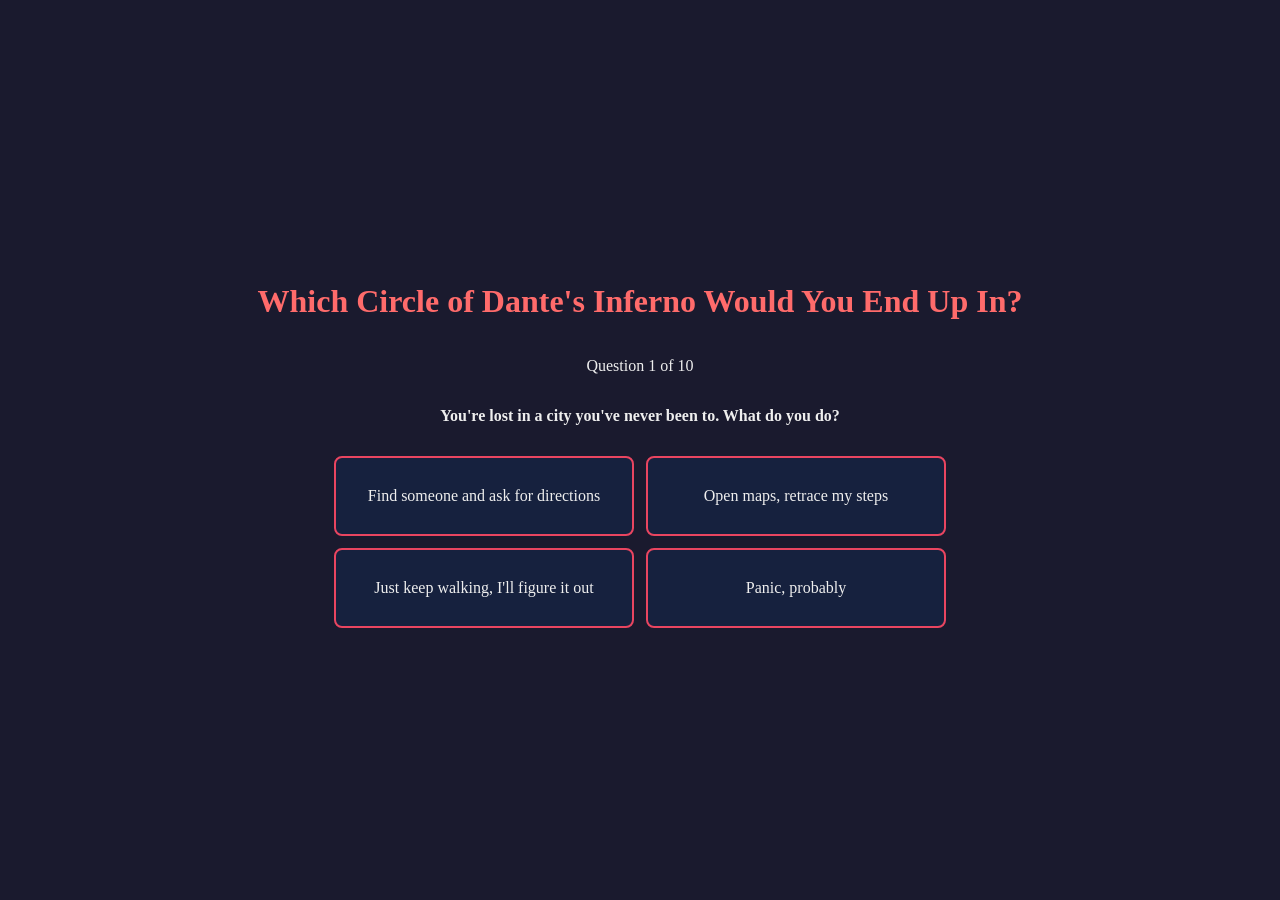
==== index.html @ 843e8f74 "move index.html" ====
<!DOCTYPE html>
<html>
<head>
    <title>Which Circle of Dante's Inferno Are You?</title>
    <link rel="stylesheet" href="quiz.css">
</head>
<body>
    <h1>Which Circle of Dante's Inferno Would You End Up In?</h1>
    <p>Question <span id="current">1</span> of 10</p>
    
    <div id="quiz"></div>
    <div id="result"></div>
    <script src="quiz.js"></script>
</body>
</html>
---- quiz.css ----
html, body {
    height: 100%;
    margin: 0;
}

body {
    display: flex;
    flex-direction: column;
    justify-content: center;
    align-items: center;
    text-align: center;
    font-family: Georgia, serif;
    background-color: #1a1a2e;
    color: #eee;
}

h1 {
    color: #ff6b6b;
}

.answers {
    margin-top: 20px;
    border-spacing: 10px;
}

.answers td {
    width: 300px;
    height: 80px;
    vertical-align: top;
}

.answers button {
    width: 100%;
    height: 100%;
    padding: 12px 16px;
    font-size: 16px;
    font-family: Georgia, serif;
    background-color: #16213e;
    color: #eee;
    border: 2px solid #e94560;
    border-radius: 8px;
    cursor: pointer;
    transition: background-color 0.2s, transform 0.1s;
}

.answers button:hover {
    background-color: #e94560;
    transform: scale(1.02);
}

#result button {
    padding: 12px 24px;
    font-size: 16px;
    font-family: Georgia, serif;
    background-color: #e94560;
    color: #fff;
    border: none;
    border-radius: 8px;
    cursor: pointer;
}

#result button:hover {
    background-color: #ff6b6b;
}
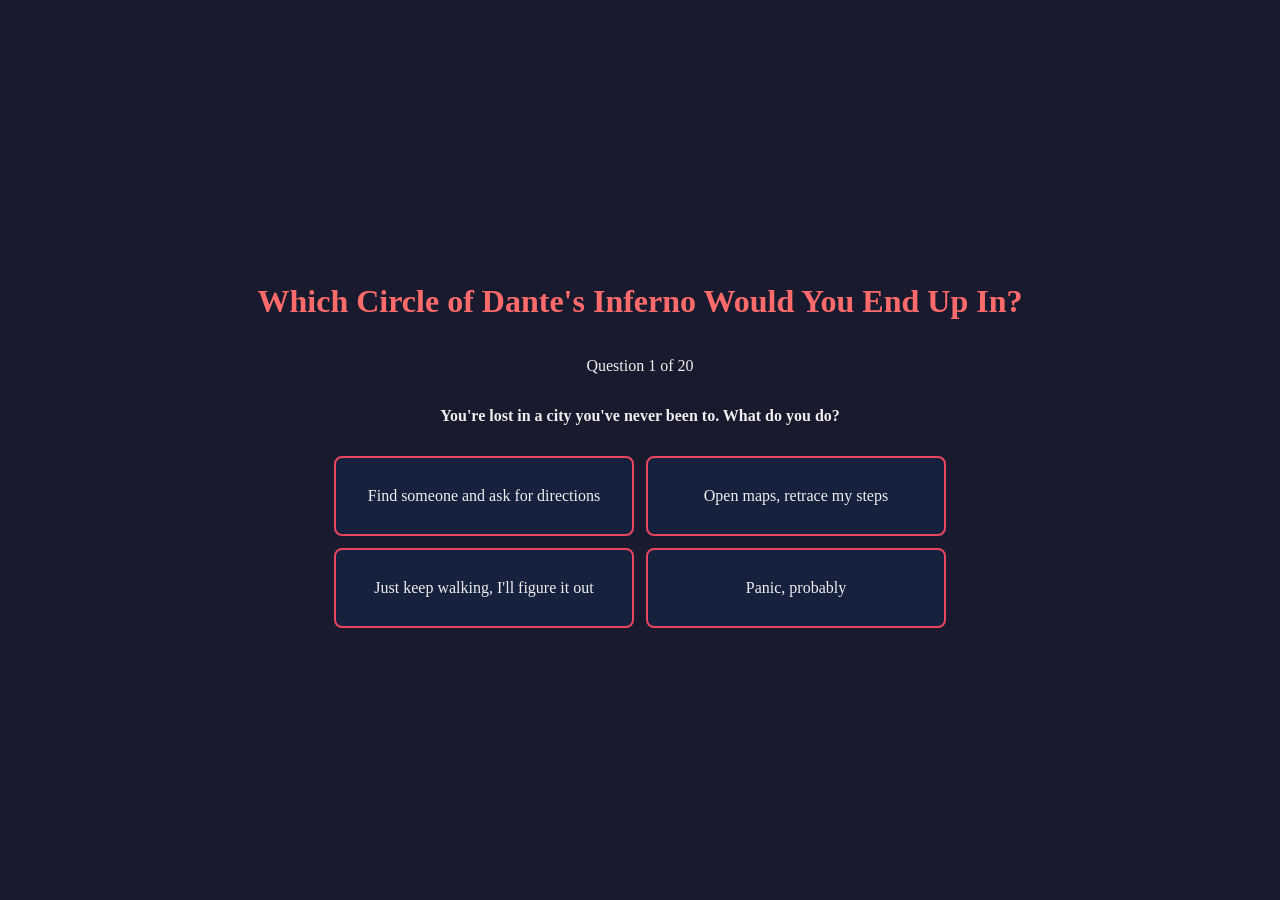
==== commit c2e5af89: "feat: expand quiz to 20 questions and fix answer button alignment Amp-Thread-ID: https://ampcode.com" ====
--- a/index.html
+++ b/index.html
@@ -6,7 +6,7 @@
 </head>
 <body>
     <h1>Which Circle of Dante's Inferno Would You End Up In?</h1>
-    <p>Question <span id="current">1</span> of 10</p>
+    <p>Question <span id="current">1</span> of 20</p>
     
     <div id="quiz"></div>
     <div id="result"></div>
--- a/quiz.css
+++ b/quiz.css
@@ -19,7 +19,7 @@
 }
 
 .answers {
-    margin-top: 20px;
+    margin: 20px auto 0 auto;
     border-spacing: 10px;
 }
 
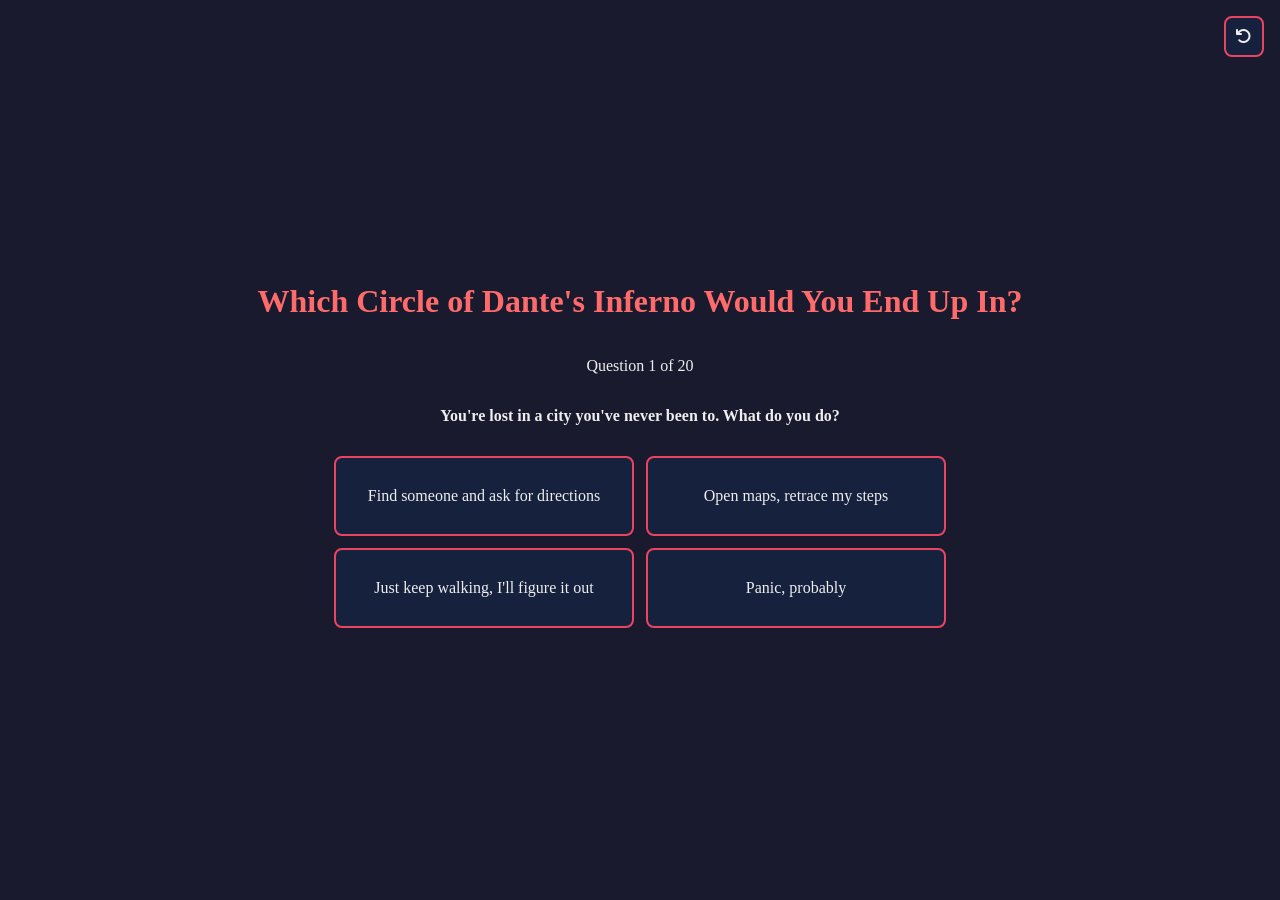
==== commit 4f638f30: "feat: add reset button" ====
--- a/index.html
+++ b/index.html
@@ -3,8 +3,10 @@
 <head>
     <title>Which Circle of Dante's Inferno Are You?</title>
     <link rel="stylesheet" href="quiz.css">
+    <link rel="stylesheet" href="https://cdnjs.cloudflare.com/ajax/libs/font-awesome/6.5.1/css/all.min.css">
 </head>
 <body>
+    <button id="reset-btn" onclick="restart()" title="Reset Quiz"><i class="fa-solid fa-arrow-rotate-left"></i></button>
     <h1>Which Circle of Dante's Inferno Would You End Up In?</h1>
     <p>Question <span id="current">1</span> of 20</p>
     
--- a/quiz.css
+++ b/quiz.css
@@ -12,6 +12,26 @@
     font-family: Georgia, serif;
     background-color: #1a1a2e;
     color: #eee;
+}
+
+#reset-btn {
+    position: fixed;
+    top: 16px;
+    right: 16px;
+    padding: 10px;
+    font-size: 16px;
+    line-height: 1;
+    font-family: Georgia, serif;
+    background-color: #16213e;
+    color: #eee;
+    border: 2px solid #e94560;
+    border-radius: 8px;
+    cursor: pointer;
+    transition: background-color 0.2s;
+}
+
+#reset-btn:hover {
+    background-color: #e94560;
 }
 
 h1 {
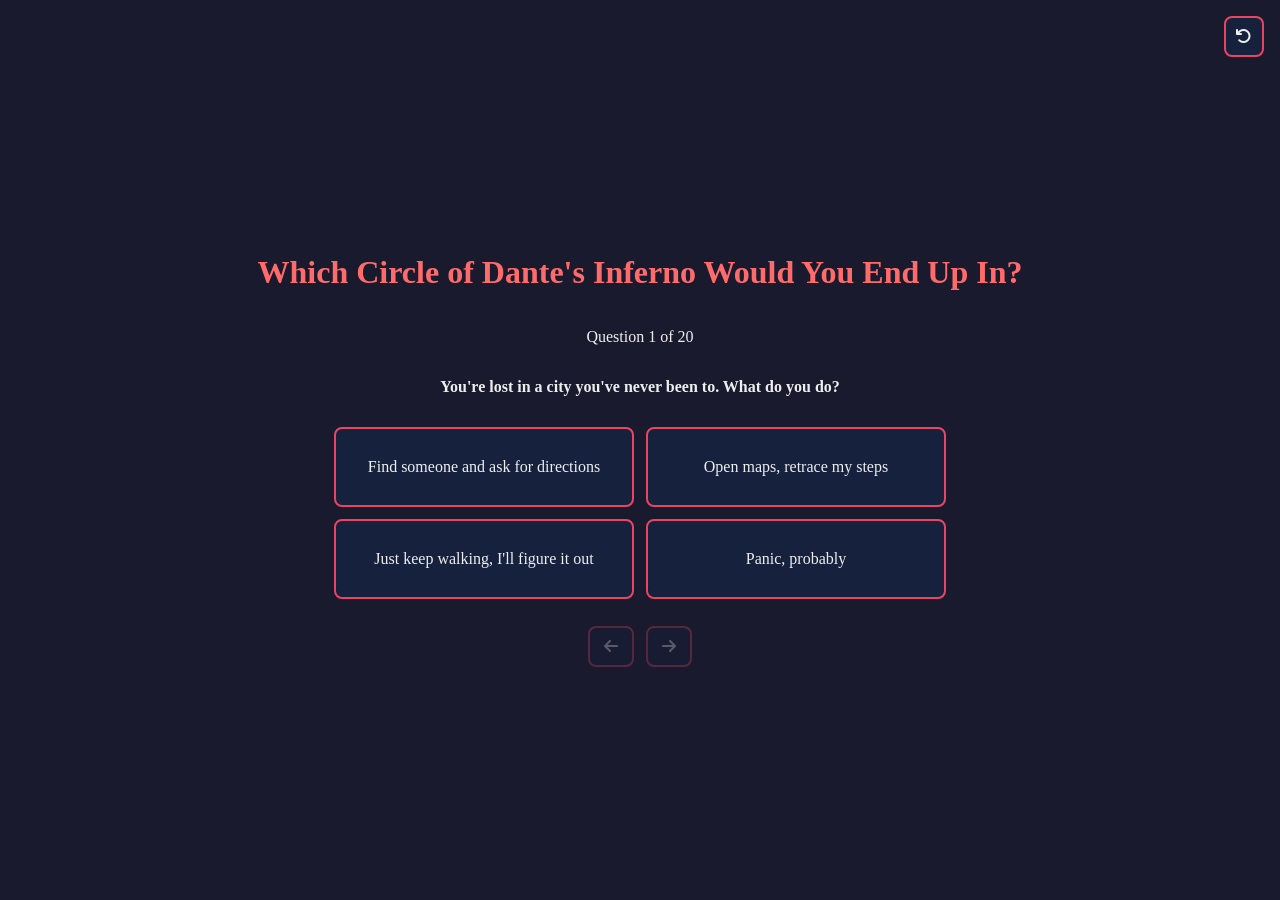
==== commit e2d645c4: "feat: add back/forward navigation buttons for quiz questions Amp-Thread-ID: https://ampcode.com/thre" ====
--- a/index.html
+++ b/index.html
@@ -11,6 +11,10 @@
     <p>Question <span id="current">1</span> of 20</p>
     
     <div id="quiz"></div>
+    <div id="nav">
+        <button id="back-btn" onclick="goBack()" title="Previous Question"><i class="fa-solid fa-arrow-left"></i></button>
+        <button id="forward-btn" onclick="goForward()" title="Next Question"><i class="fa-solid fa-arrow-right"></i></button>
+    </div>
     <div id="result"></div>
     <script src="quiz.js"></script>
 </body>
--- a/quiz.css
+++ b/quiz.css
@@ -22,6 +22,8 @@
     font-size: 16px;
     line-height: 1;
     font-family: Georgia, serif;
+    -webkit-appearance: none;
+    appearance: none;
     background-color: #16213e;
     color: #eee;
     border: 2px solid #e94560;
@@ -55,6 +57,8 @@
     padding: 12px 16px;
     font-size: 16px;
     font-family: Georgia, serif;
+    -webkit-appearance: none;
+    appearance: none;
     background-color: #16213e;
     color: #eee;
     border: 2px solid #e94560;
@@ -68,10 +72,42 @@
     transform: scale(1.02);
 }
 
+#nav {
+    margin-top: 16px;
+    display: flex;
+    gap: 12px;
+}
+
+#nav button {
+    padding: 10px 14px;
+    font-size: 16px;
+    line-height: 1;
+    font-family: Georgia, serif;
+    -webkit-appearance: none;
+    appearance: none;
+    background-color: #16213e;
+    color: #eee;
+    border: 2px solid #e94560;
+    border-radius: 8px;
+    cursor: pointer;
+    transition: background-color 0.2s;
+}
+
+#nav button:hover:not(:disabled) {
+    background-color: #e94560;
+}
+
+#nav button:disabled {
+    opacity: 0.3;
+    cursor: default;
+}
+
 #result button {
     padding: 12px 24px;
     font-size: 16px;
     font-family: Georgia, serif;
+    -webkit-appearance: none;
+    appearance: none;
     background-color: #e94560;
     color: #fff;
     border: none;
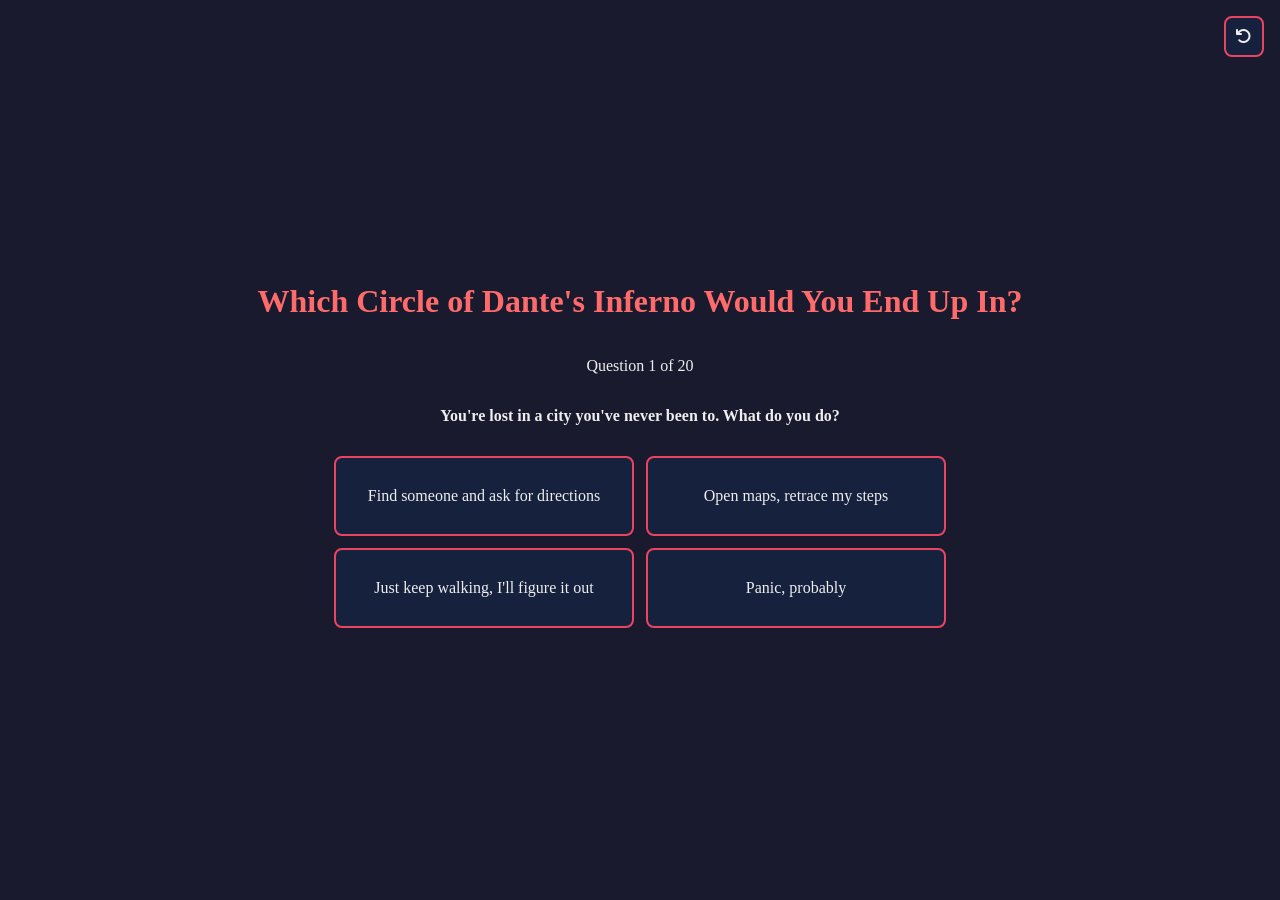
==== commit 4d5630aa: "Revert "feat: add back/forward navigation buttons for quiz questions" This reverts commit e2d645c46e" ====
--- a/index.html
+++ b/index.html
@@ -11,10 +11,6 @@
     <p>Question <span id="current">1</span> of 20</p>
     
     <div id="quiz"></div>
-    <div id="nav">
-        <button id="back-btn" onclick="goBack()" title="Previous Question"><i class="fa-solid fa-arrow-left"></i></button>
-        <button id="forward-btn" onclick="goForward()" title="Next Question"><i class="fa-solid fa-arrow-right"></i></button>
-    </div>
     <div id="result"></div>
     <script src="quiz.js"></script>
 </body>
--- a/quiz.css
+++ b/quiz.css
@@ -72,36 +72,6 @@
     transform: scale(1.02);
 }
 
-#nav {
-    margin-top: 16px;
-    display: flex;
-    gap: 12px;
-}
-
-#nav button {
-    padding: 10px 14px;
-    font-size: 16px;
-    line-height: 1;
-    font-family: Georgia, serif;
-    -webkit-appearance: none;
-    appearance: none;
-    background-color: #16213e;
-    color: #eee;
-    border: 2px solid #e94560;
-    border-radius: 8px;
-    cursor: pointer;
-    transition: background-color 0.2s;
-}
-
-#nav button:hover:not(:disabled) {
-    background-color: #e94560;
-}
-
-#nav button:disabled {
-    opacity: 0.3;
-    cursor: default;
-}
-
 #result button {
     padding: 12px 24px;
     font-size: 16px;
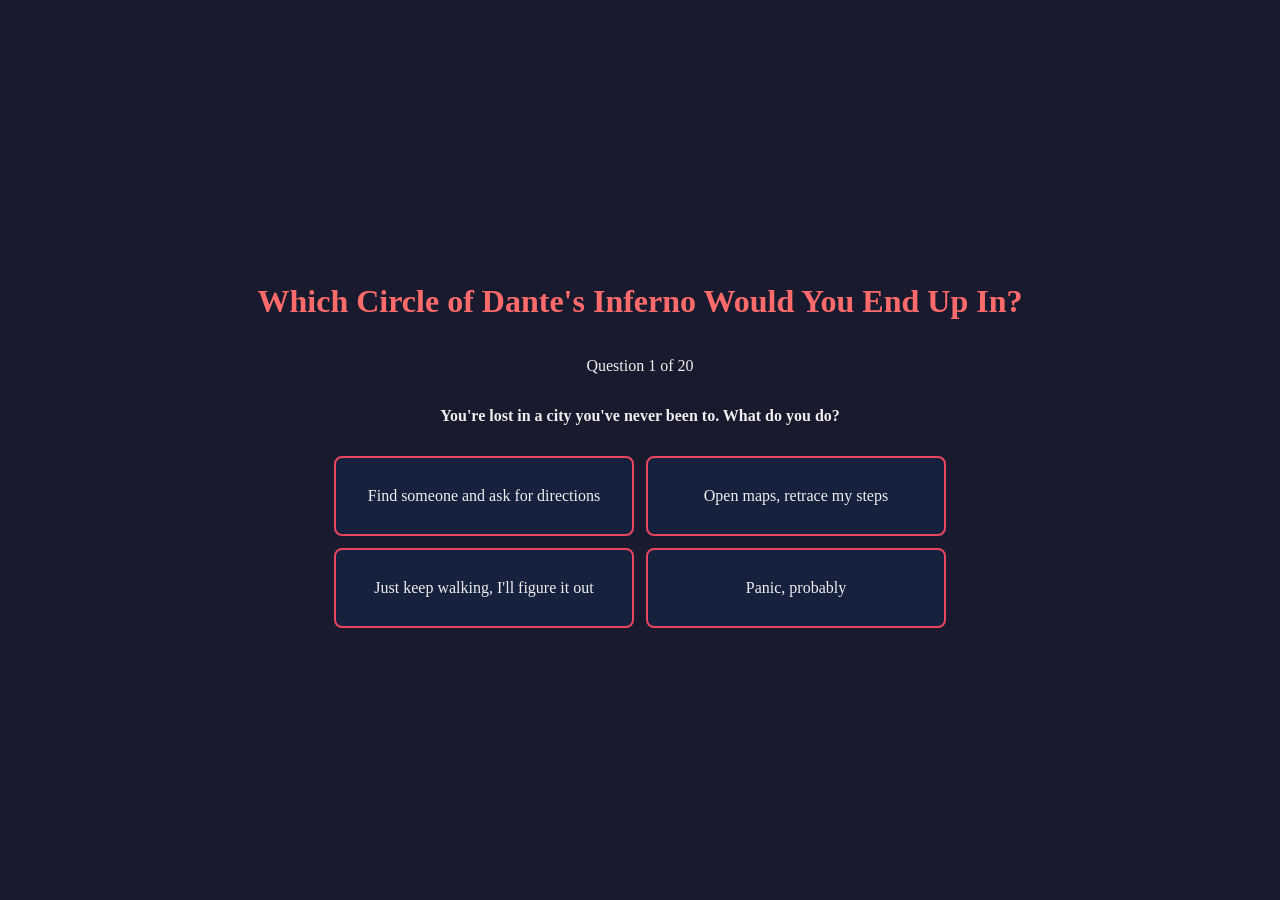
==== commit c520ba77: "Revert "feat: add reset button" This reverts commit 4f638f30ade608c6ae5d11275964fd4fb7a7d5ed." ====
--- a/index.html
+++ b/index.html
@@ -3,10 +3,8 @@
 <head>
     <title>Which Circle of Dante's Inferno Are You?</title>
     <link rel="stylesheet" href="quiz.css">
-    <link rel="stylesheet" href="https://cdnjs.cloudflare.com/ajax/libs/font-awesome/6.5.1/css/all.min.css">
 </head>
 <body>
-    <button id="reset-btn" onclick="restart()" title="Reset Quiz"><i class="fa-solid fa-arrow-rotate-left"></i></button>
     <h1>Which Circle of Dante's Inferno Would You End Up In?</h1>
     <p>Question <span id="current">1</span> of 20</p>
     
--- a/quiz.css
+++ b/quiz.css
@@ -12,28 +12,6 @@
     font-family: Georgia, serif;
     background-color: #1a1a2e;
     color: #eee;
-}
-
-#reset-btn {
-    position: fixed;
-    top: 16px;
-    right: 16px;
-    padding: 10px;
-    font-size: 16px;
-    line-height: 1;
-    font-family: Georgia, serif;
-    -webkit-appearance: none;
-    appearance: none;
-    background-color: #16213e;
-    color: #eee;
-    border: 2px solid #e94560;
-    border-radius: 8px;
-    cursor: pointer;
-    transition: background-color 0.2s;
-}
-
-#reset-btn:hover {
-    background-color: #e94560;
 }
 
 h1 {
@@ -57,8 +35,6 @@
     padding: 12px 16px;
     font-size: 16px;
     font-family: Georgia, serif;
-    -webkit-appearance: none;
-    appearance: none;
     background-color: #16213e;
     color: #eee;
     border: 2px solid #e94560;
@@ -76,8 +52,6 @@
     padding: 12px 24px;
     font-size: 16px;
     font-family: Georgia, serif;
-    -webkit-appearance: none;
-    appearance: none;
     background-color: #e94560;
     color: #fff;
     border: none;
